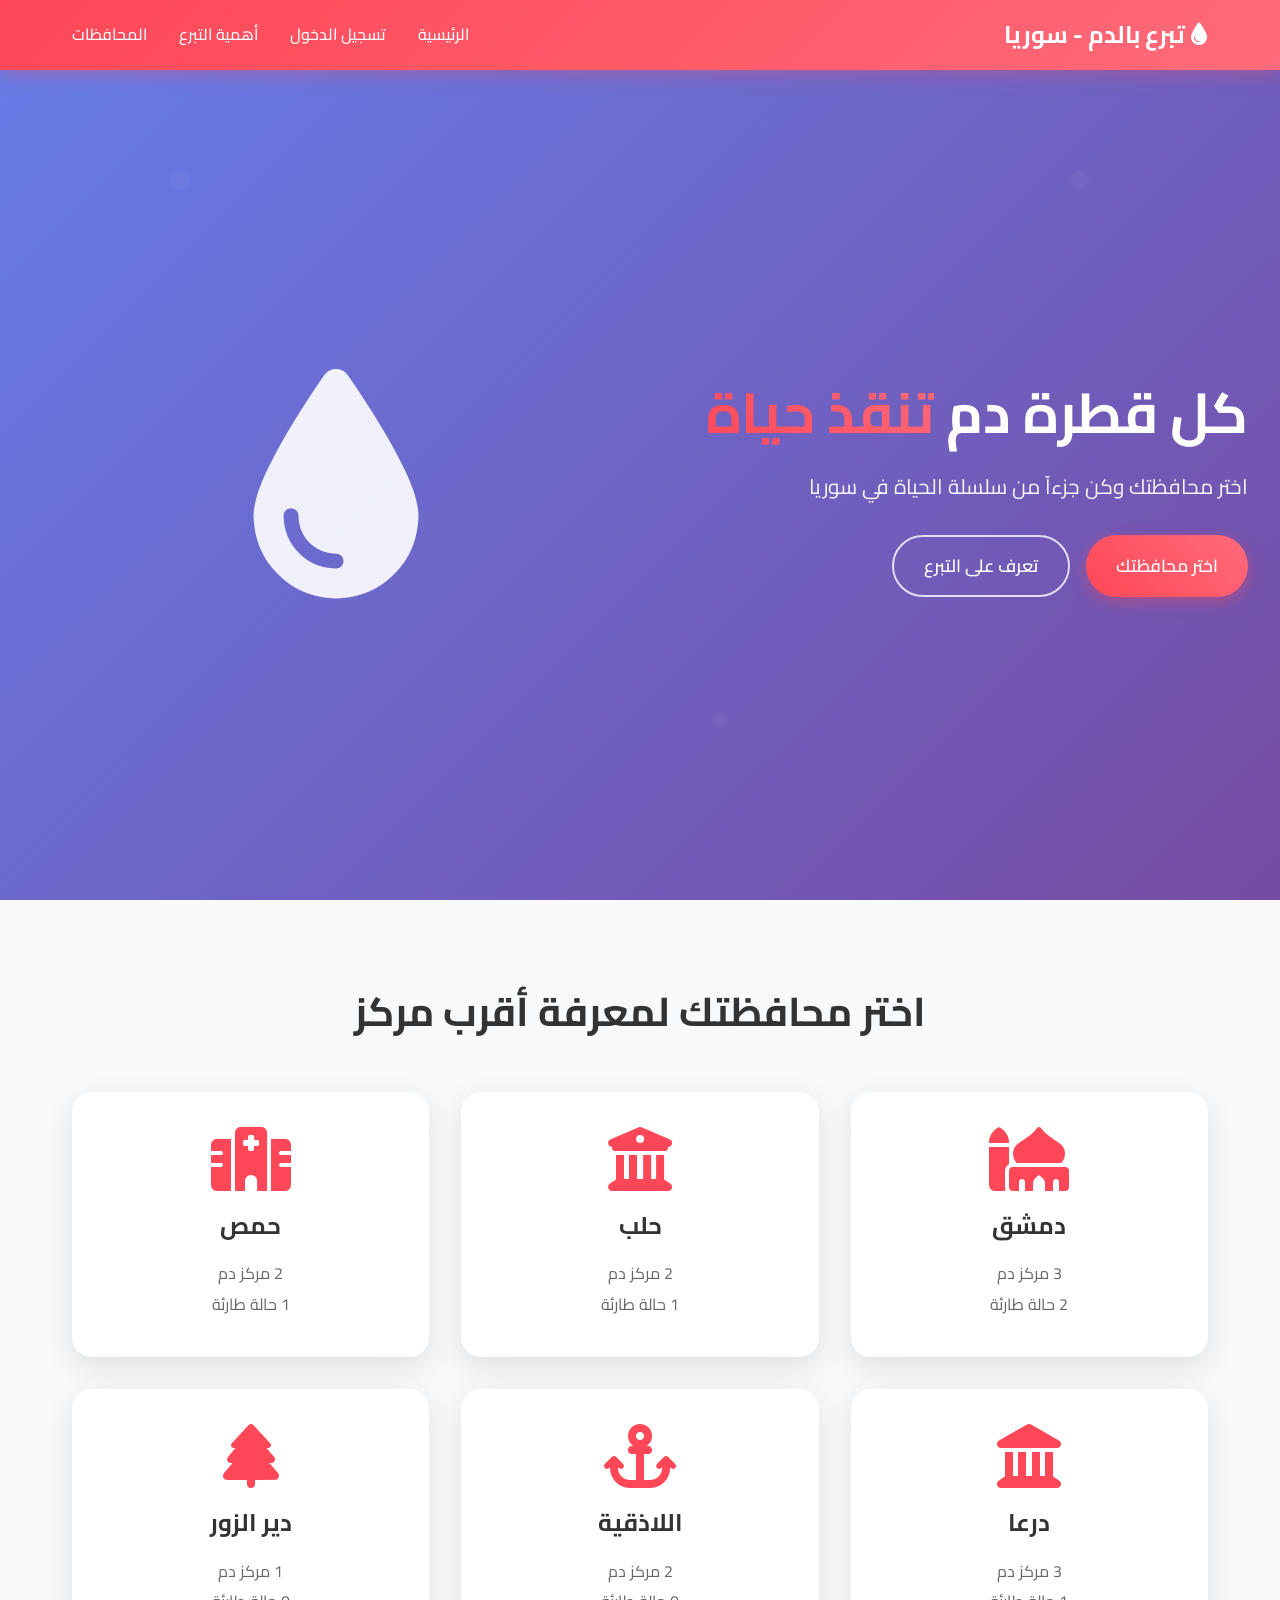
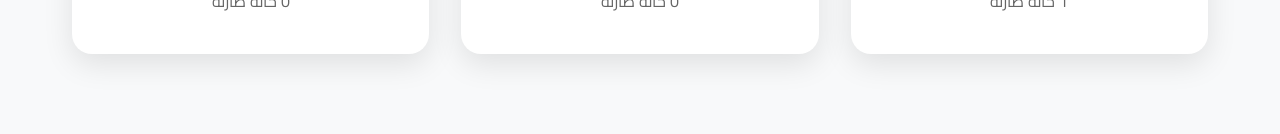
==== index.html @ b82e4e57 "Add files via upload" ====
<!DOCTYPE html>
<html lang="ar" dir="rtl">
<head>
    <meta charset="UTF-8">
    <meta name="viewport" content="width=device-width, initial-scale=1.0">
    <title>تبرع بالدم - سوريا | أنقذ حياة</title>
    <link rel="stylesheet" href="style.css">
    <link href="https://fonts.googleapis.com/css2?family=Cairo:wght@300;400;600;700&display=swap" rel="stylesheet">
    <link rel="stylesheet" href="https://cdnjs.cloudflare.com/ajax/libs/font-awesome/6.0.0/css/all.min.css">
    <link rel="icon" href="data:image/svg+xml,<svg xmlns='http://www.w3.org/2000/svg' viewBox='0 0 100 100'><text y='.9em' font-size='90'>💉</text></svg>">
</head>
<body>

    <!-- Header -->
    <header class="header">
        <nav class="navbar">
            <div class="logo">
                <h2><i class="fas fa-tint"></i> تبرع بالدم - سوريا</h2>
            </div>
            <div class="nav-links">
                <a href="#home">الرئيسية</a>
                <a href="#login" data-action="login">تسجيل الدخول</a>
                <a href="importance.html">أهمية التبرع</a>
                <a href="hospitals.html">المحافظات</a>
            </div>
            <div class="hamburger">
                <span></span>
                <span></span>
                <span></span>
            </div>
        </nav>
    </header>

    <!-- Hero Section -->
    <section id="home" class="hero">
        <div class="hero-content">
            <h1>كل قطرة دم <span>تنقذ حياة</span></h1>
            <p>اختر محافظتك وكن جزءاً من سلسلة الحياة في سوريا</p>
            <div class="hero-buttons">
                <a href="#governorates" class="btn btn-primary">اختر محافظتك</a>
                <a href="importance.html" class="btn btn-secondary">تعرف على التبرع</a>
            </div>
        </div>
        <div class="hero-image">
            <div class="blood-drop"><i class="fas fa-tint"></i></div>
        </div>
    </section>

    <!-- Quick Governorates -->
    <section id="governorates" class="governorates-preview">
        <div class="container">
            <h2>اختر محافظتك لمعرفة أقرب مركز</h2>
            <div class="governorates-grid" id="governoratesGrid">
                <!-- سيتم ملؤها بالـ JavaScript -->
            </div>
        </div>
    </section>

    <!-- Login Modal -->
    <div id="loginModal" class="modal">
        <div class="modal-content">
            <span class="close">&times;</span>
            <h2><i class="fas fa-sign-in-alt"></i> تسجيل الدخول</h2>
            <form id="loginForm" action="login.php" method="POST">
                <div class="form-group">
                    <label><i class="fas fa-user"></i> الاسم</label>
                    <input type="text" name="username" required>
                </div>
                <div class="form-group">
                    <label><i class="fas fa-lock"></i> كلمة المرور</label>
                    <input type="password" name="password" required>
                </div>
                <button type="submit" class="btn btn-primary">
                    <i class="fas fa-arrow-left"></i> دخول
                </button>
            </form>
        </div>
    </div>

    <script src="script.js"></script>
</body>
</html>
---- style.css ----
* {
    margin: 0;
    padding: 0;
    box-sizing: border-box;
}

body {
    font-family: 'Cairo', sans-serif;
    line-height: 1.6;
    color: #333;
    direction: rtl;
    overflow-x: hidden;
}

.container {
    max-width: 1200px;
    margin: 0 auto;
    padding: 0 2rem;
}

/* Header */
.header {
    background: linear-gradient(135deg, #ff4757, #ff6b7a);
    color: white;
    padding: 1rem 0;
    position: fixed;
    width: 100%;
    top: 0;
    z-index: 1000;
    box-shadow: 0 2px 20px rgba(255,71,87,0.4);
}

.navbar {
    max-width: 1200px;
    margin: 0 auto;
    display: flex;
    justify-content: space-between;
    align-items: center;
    padding: 0 2rem;
}

.logo h2 {
    font-weight: 700;
}

.nav-links {
    display: flex;
    gap: 2rem;
    align-items: center;
}

.nav-links a {
    color: white;
    text-decoration: none;
    font-weight: 500;
    transition: all 0.3s;
    position: relative;
}

.nav-links a::after {
    content: '';
    position: absolute;
    bottom: -5px;
    right: 0;
    width: 0;
    height: 2px;
    background: white;
    transition: width 0.3s;
}

.nav-links a:hover::after {
    width: 100%;
}

.hamburger {
    display: none;
    flex-direction: column;
    cursor: pointer;
}

.hamburger span {
    width: 25px;
    height: 3px;
    background: white;
    margin: 3px 0;
    transition: 0.3s;
}

/* Hero */
.hero {
    min-height: 100vh;
    display: flex;
    align-items: center;
    justify-content: space-between;
    padding: 140px 2rem 4rem;
    background: linear-gradient(135deg, #667eea 0%, #764ba2 100%);
    color: white;
    position: relative;
    overflow: hidden;
}

.hero::before {
    content: '';
    position: absolute;
    top: 0;
    left: 0;
    right: 0;
    bottom: 0;
    background: url('data:image/svg+xml,<svg xmlns="http://www.w3.org/2000/svg" viewBox="0 0 100 100"><circle cx="20" cy="20" r="1" fill="rgba(255,255,255,0.1)"/><circle cx="80" cy="80" r="1" fill="rgba(255,255,255,0.1)"/></svg>');
    opacity: 0.3;
}

.hero-content {
    flex: 1;
    z-index: 2;
}

.hero-content h1 {
    font-size: 3.5rem;
    font-weight: 700;
    margin-bottom: 1.5rem;
    line-height: 1.2;
}

.hero-content h1 span {
    background: linear-gradient(45deg, #ff4757, #ff6b7a);
    -webkit-background-clip: text;
    -webkit-text-fill-color: transparent;
    background-clip: text;
}

.hero-content p {
    font-size: 1.3rem;
    margin-bottom: 2rem;
    opacity: 0.95;
}

.hero-buttons {
    display: flex;
    gap: 1rem;
    flex-wrap: wrap;
}

.btn {
    padding: 15px 30px;
    border: none;
    border-radius: 50px;
    font-size: 1.1rem;
    font-weight: 600;
    text-decoration: none;
    display: inline-flex;
    align-items: center;
    gap: 0.5rem;
    transition: all 0.3s;
    cursor: pointer;
}

.btn-primary {
    background: linear-gradient(45deg, #ff4757, #ff6b7a);
    color: white;
    box-shadow: 0 5px 15px rgba(255,71,87,0.4);
}

.btn-primary:hover {
    transform: translateY(-3px);
    box-shadow: 0 10px 25px rgba(255,71,87,0.6);
}

.btn-secondary {
    background: transparent;
    color: white;
    border: 2px solid rgba(255,255,255,0.8);
}

.btn-secondary:hover {
    background: white;
    color: #667eea;
}

.hero-image {
    flex: 1;
    display: flex;
    justify-content: center;
    align-items: center;
}

.blood-drop {
    font-size: 15rem;
    animation: pulse 2s ease-in-out infinite;
    color: rgba(255,255,255,0.9);
}

@keyframes pulse {
    0%, 100% { transform: scale(1); }
    50% { transform: scale(1.05); }
}

/* Governorates Preview */
.governorates-preview {
    padding: 80px 0;
    background: #f8f9fa;
}

.governorates-preview h2 {
    text-align: center;
    font-size: 2.5rem;
    margin-bottom: 3rem;
    color: #333;
}

.governorates-grid {
    display: grid;
    grid-template-columns: repeat(auto-fit, minmax(280px, 1fr));
    gap: 2rem;
}

.governorate-card {
    background: white;
    border-radius: 20px;
    padding: 2rem;
    text-align: center;
    box-shadow: 0 10px 30px rgba(0,0,0,0.1);
    cursor: pointer;
    transition: all 0.3s;
    border: 3px solid transparent;
}

.governorate-card:hover {
    transform: translateY(-10px);
    box-shadow: 0 20px 40px rgba(255,71,87,0.2);
    border-color: #ff4757;
}

.governorate-card i {
    font-size: 4rem;
    color: #ff4757;
    margin-bottom: 1rem;
}

.governorate-card h3 {
    font-size: 1.5rem;
    margin-bottom: 1rem;
    color: #333;
}

.governorate-card p {
    color: #666;
    margin-bottom: 0.3rem;
}

/* Modal */
.modal {
    display: none;
    position: fixed;
    z-index: 2000;
    left: 0;
    top: 0;
    width: 100%;
    height: 100%;
    background-color: rgba(0,0,0,0.6);
    backdrop-filter: blur(5px);
}

.modal-content {
    background: white;
    margin: 8% auto;
    padding: 2.5rem;
    border-radius: 25px;
    width: 90%;
    max-width: 450px;
    position: relative;
    animation: modalSlide 0.4s ease-out;
    box-shadow: 0 25px 50px rgba(0,0,0,0.25);
}

@keyframes modalSlide {
    from { transform: translateY(-50px) scale(0.9); opacity: 0; }
    to { transform: translateY(0) scale(1); opacity: 1; }
}

.close {
    position: absolute;
    right: 20px;
    top: 20px;
    font-size: 2rem;
    cursor: pointer;
    color: #999;
    width: 40px;
    height: 40px;
    display: flex;
    align-items: center;
    justify-content: center;
    border-radius: 50%;
    transition: all 0.3s;
}

.close:hover {
    background: #ff4757;
    color: white;
}

.form-group {
    margin-bottom: 1.5rem;
}

.form-group label {
    display: flex;
    align-items: center;
    gap: 0.5rem;
    margin-bottom: 0.5rem;
    font-weight: 600;
    color: #333;
}

.form-group input {
    width: 100%;
    padding: 15px;
    border: 2px solid #e1e5e9;
    border-radius: 12px;
    font-size: 1rem;
    font-family: 'Cairo', sans-serif;
    transition: all 0.3s;
}

.form-group input:focus {
    outline: none;
    border-color: #ff4757;
    box-shadow: 0 0 0 3px rgba(255,71,87,0.1);
}

/* Content Sections */
.content-section {
    padding: 100px 0;
}

.section-header {
    text-align: center;
    margin-bottom: 4rem;
}

.section-header h1, .section-header h2 {
    font-size: 3rem;
    margin-bottom: 1rem;
    color: #333;
}

/* Governorate Selector (hospitals page) */
.governorate-selector {
    padding: 120px 0 40px;
    background: linear-gradient(135deg, #ff4757, #ff6b7a);
    color: white;
    text-align: center;
}

.selector-header h1 {
    font-size: 2.5rem;
    margin-bottom: 1.5rem;
}

.selector-header select {
    padding: 15px 30px;
    font-size: 1.2rem;
    font-family: 'Cairo', sans-serif;
    border: none;
    border-radius: 50px;
    background: white;
    color: #333;
    cursor: pointer;
    min-width: 250px;
    box-shadow: 0 5px 15px rgba(0,0,0,0.2);
}

/* Emergency & Centers */
#contentArea {
    padding: 40px 0;
    min-height: 400px;
}

.empty-state {
    text-align: center;
    padding: 60px 20px;
    color: #999;
}

.empty-state i {
    font-size: 5rem;
    color: #ff4757;
    margin-bottom: 1.5rem;
    opacity: 0.5;
}

.empty-state h2 {
    font-size: 1.8rem;
    margin-bottom: 1rem;
    color: #666;
}

.emergency-section, .centers-section {
    padding: 30px 2rem;
    max-width: 1200px;
    margin: 0 auto;
}

.emergency-section .section-header,
.centers-section .section-header {
    text-align: right;
    margin-bottom: 1.5rem;
}

.emergency-section .section-header h2,
.centers-section .section-header h2 {
    font-size: 1.8rem;
    color: #ff4757;
}

.emergency-cards {
    display: grid;
    grid-template-columns: repeat(auto-fit, minmax(280px, 1fr));
    gap: 1.5rem;
    margin-bottom: 2rem;
}

.emergency-card {
    background: white;
    border-radius: 15px;
    padding: 1.5rem;
    box-shadow: 0 5px 20px rgba(0,0,0,0.1);
    border-right: 5px solid #ff4757;
    position: relative;
}

.urgency-badge {
    background: #ff4757;
    color: white;
    padding: 5px 12px;
    border-radius: 20px;
    font-size: 0.85rem;
    font-weight: 700;
    display: inline-block;
    margin-bottom: 1rem;
}

.emergency-card h3 {
    font-size: 1.2rem;
    margin-bottom: 0.8rem;
    color: #333;
}

.emergency-card .contact {
    margin-top: 1rem;
    display: flex;
    flex-direction: column;
    gap: 0.3rem;
}

.hospital {
    color: #666;
    font-size: 0.9rem;
}

.no-emergencies {
    background: #e8f5e9;
    color: #2e7d32;
    padding: 1rem 1.5rem;
    border-radius: 10px;
    font-weight: 600;
    margin-bottom: 2rem;
}

.hospitals-list {
    display: grid;
    grid-template-columns: repeat(auto-fit, minmax(280px, 1fr));
    gap: 1.5rem;
}

.location {
    background: white;
    border-radius: 15px;
    padding: 1.5rem;
    box-shadow: 0 5px 20px rgba(0,0,0,0.08);
    border-top: 4px solid #667eea;
}

.location h4 {
    font-size: 1.1rem;
    color: #333;
    margin-bottom: 0.5rem;
}

.location p {
    color: #666;
    font-size: 0.95rem;
    margin-bottom: 0.3rem;
}

/* Importance page */
.info-cards {
    display: grid;
    grid-template-columns: repeat(auto-fit, minmax(250px, 1fr));
    gap: 2rem;
    margin: 3rem 0;
}

.card {
    background: white;
    border-radius: 20px;
    padding: 2rem;
    text-align: center;
    box-shadow: 0 10px 30px rgba(0,0,0,0.08);
    transition: transform 0.3s;
}

.card:hover {
    transform: translateY(-5px);
}

.card-icon {
    font-size: 3rem;
    margin-bottom: 1rem;
}

.card h3 {
    font-size: 1.4rem;
    margin-bottom: 0.8rem;
    color: #333;
}

.card p {
    color: #666;
}

.when-to-donate {
    background: #f8f9fa;
    border-radius: 20px;
    padding: 2.5rem;
    margin: 2rem 0;
}

.when-to-donate h2 {
    font-size: 2rem;
    margin-bottom: 1.5rem;
    color: #333;
}

.when-to-donate ul {
    list-style: none;
    display: grid;
    grid-template-columns: repeat(auto-fit, minmax(200px, 1fr));
    gap: 1rem;
}

.when-to-donate ul li {
    background: white;
    padding: 1rem 1.5rem;
    border-radius: 10px;
    box-shadow: 0 3px 10px rgba(0,0,0,0.06);
    display: flex;
    align-items: center;
    gap: 0.5rem;
}

.when-to-donate ul li::before {
    content: '✅';
}

.blood-types {
    margin: 2rem 0;
}

.blood-types h2 {
    font-size: 2rem;
    margin-bottom: 1.5rem;
    color: #333;
}

.blood-types table {
    width: 100%;
    border-collapse: collapse;
    background: white;
    border-radius: 15px;
    overflow: hidden;
    box-shadow: 0 5px 20px rgba(0,0,0,0.08);
}

.blood-types th {
    background: linear-gradient(135deg, #ff4757, #ff6b7a);
    color: white;
    padding: 1rem 1.5rem;
    text-align: right;
}

.blood-types td {
    padding: 1rem 1.5rem;
    border-bottom: 1px solid #f0f0f0;
}

.blood-types tr:last-child td {
    border-bottom: none;
}

.blood-types tr:hover td {
    background: #fff5f5;
}

/* Responsive */
@media (max-width: 768px) {
    .hamburger {
        display: flex;
    }

    .nav-links {
        display: none;
        position: absolute;
        top: 70px;
        right: 0;
        left: 0;
        background: #ff4757;
        flex-direction: column;
        padding: 1rem 2rem;
        gap: 1rem;
    }

    .nav-links.active {
        display: flex;
    }

    .hero {
        flex-direction: column;
        text-align: center;
        padding: 120px 1rem 2rem;
    }

    .hero-content h1 {
        font-size: 2.5rem;
    }

    .blood-drop {
        font-size: 8rem;
    }

    .governorates-grid {
        grid-template-columns: repeat(auto-fit, minmax(250px, 1fr));
        gap: 1rem;
    }

    .hero-buttons {
        justify-content: center;
    }
}
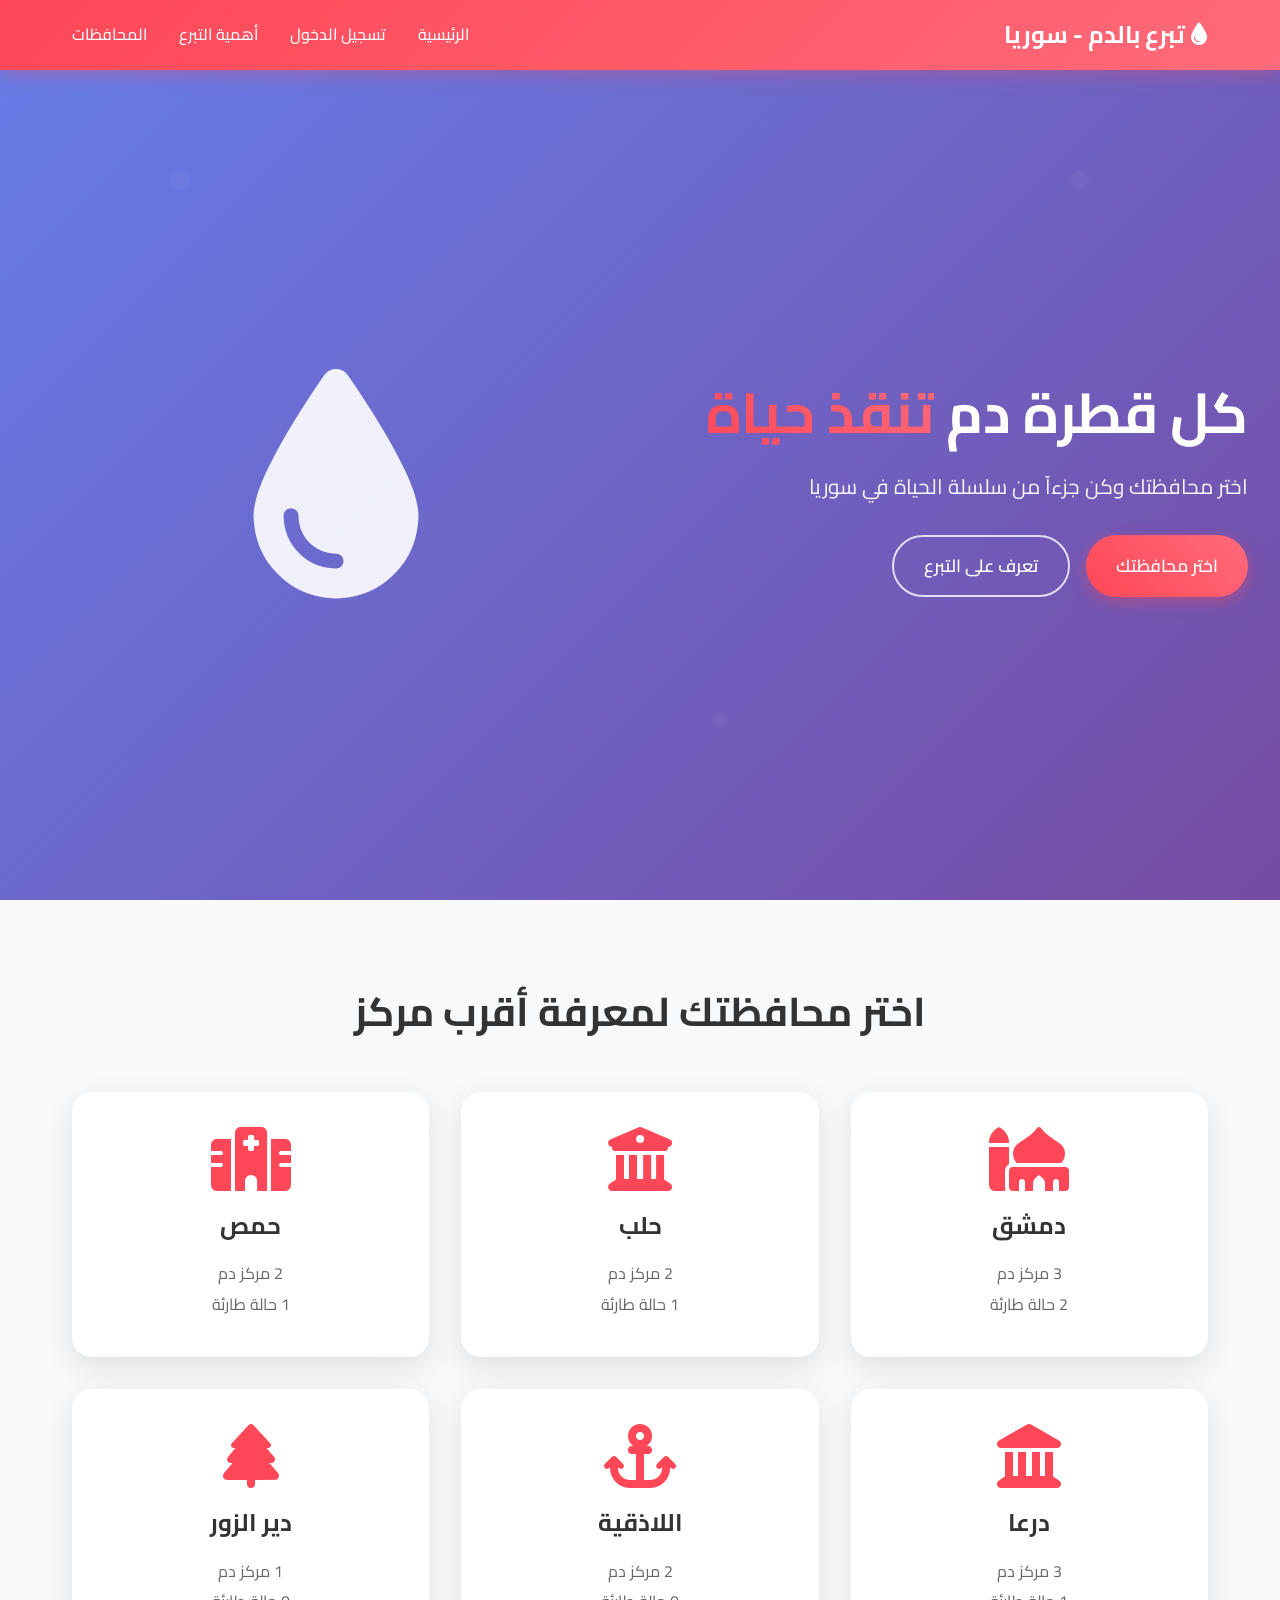
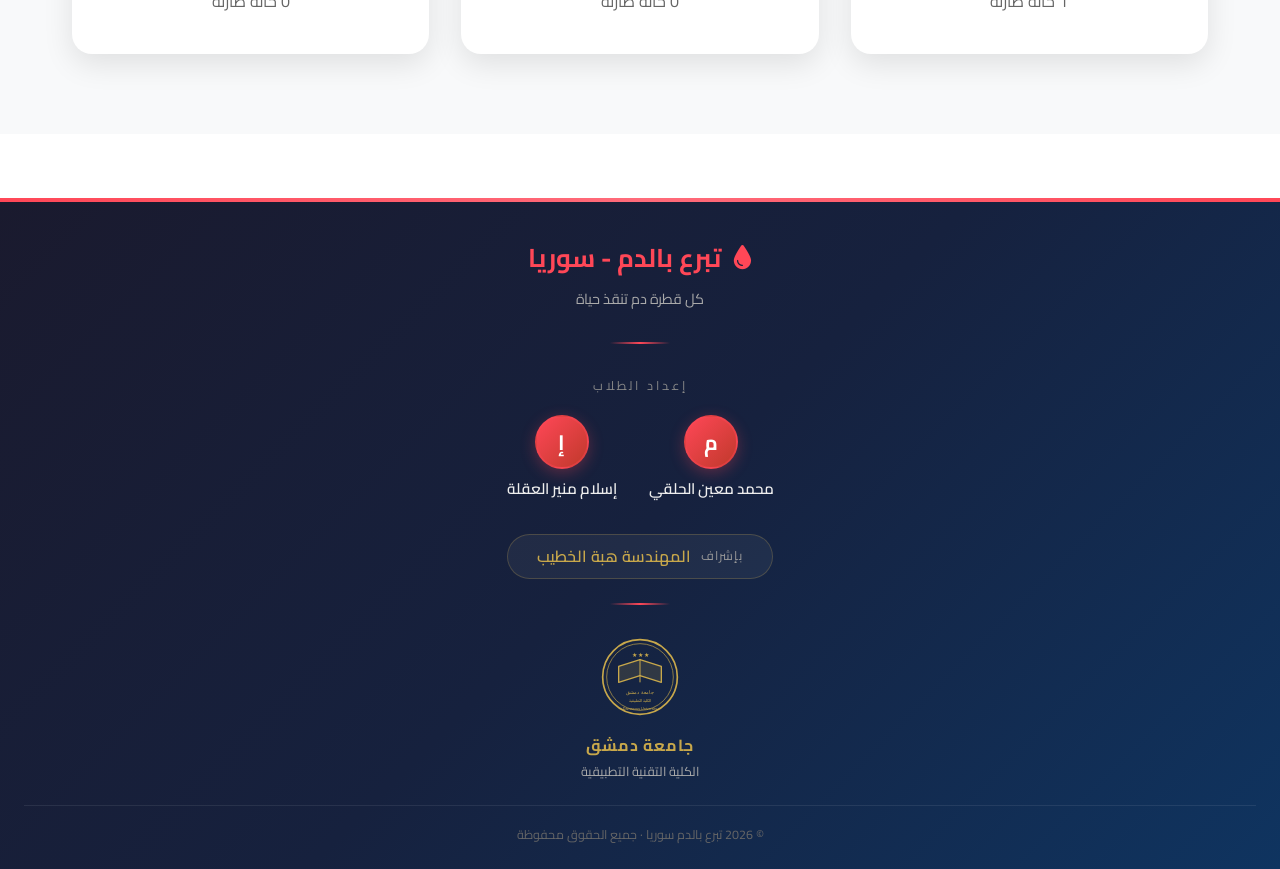
==== commit 0a2c31f2: "Update index.html" ====
--- a/index.html
+++ b/index.html
@@ -50,9 +50,7 @@
     <section id="governorates" class="governorates-preview">
         <div class="container">
             <h2>اختر محافظتك لمعرفة أقرب مركز</h2>
-            <div class="governorates-grid" id="governoratesGrid">
-                <!-- سيتم ملؤها بالـ JavaScript -->
-            </div>
+            <div class="governorates-grid" id="governoratesGrid"></div>
         </div>
     </section>
 
@@ -61,22 +59,80 @@
         <div class="modal-content">
             <span class="close">&times;</span>
             <h2><i class="fas fa-sign-in-alt"></i> تسجيل الدخول</h2>
-            <form id="loginForm" action="login.php" method="POST">
+            <p id="loginError" style="display:none; color:#ff4757; margin-bottom:1rem; font-weight:600;"></p>
+            <form id="loginForm">
                 <div class="form-group">
-                    <label><i class="fas fa-user"></i> الاسم</label>
-                    <input type="text" name="username" required>
+                    <label><i class="fas fa-user"></i> اسم المستخدم</label>
+                    <input type="text" id="loginUsername" required placeholder="أدخل اسم المستخدم">
                 </div>
                 <div class="form-group">
                     <label><i class="fas fa-lock"></i> كلمة المرور</label>
-                    <input type="password" name="password" required>
+                    <input type="password" id="loginPassword" required placeholder="أدخل كلمة المرور">
                 </div>
-                <button type="submit" class="btn btn-primary">
+                <button type="submit" class="btn btn-primary" style="width:100%; justify-content:center;">
                     <i class="fas fa-arrow-left"></i> دخول
                 </button>
             </form>
+            <div style="margin-top:1.5rem; padding:1rem; background:#f8f9fa; border-radius:10px; font-size:0.9rem; color:#666;">
+                <strong>حسابات تجريبية:</strong><br>
+                admin / 123456 &nbsp;|&nbsp; user1 / 111111 &nbsp;|&nbsp; user2 / 222222
+            </div>
         </div>
     </div>
 
     <script src="script.js"></script>
+    <script src="login.js"></script>
+
+    <!-- Footer -->
+    <footer class="site-footer">
+        <div class="footer-logo"><i class="fas fa-tint"></i> تبرع بالدم - سوريا</div>
+        <p class="footer-tagline">كل قطرة دم تنقذ حياة</p>
+        <div class="footer-divider"></div>
+        <p class="footer-team-title">إعداد الطلاب</p>
+        <div class="footer-students">
+            <div class="student-card">
+                <div class="student-avatar">م</div>
+                <span class="student-name">محمد معين الحلقي</span>
+            </div>
+            <div class="student-card">
+                <div class="student-avatar">إ</div>
+                <span class="student-name">إسلام منير العقلة</span>
+            </div>
+        </div>
+        <div class="footer-supervisor">
+            <span class="supervisor-label">بإشراف</span>
+            <span class="supervisor-name">المهندسة هبة الخطيب</span>
+        </div>
+        <div class="footer-divider"></div>
+        <div class="footer-university">
+            <svg xmlns="http://www.w3.org/2000/svg" viewBox="0 0 120 120" width="80" height="80" style="margin-bottom:0.5rem">
+  <!-- Outer circle -->
+  <circle cx="60" cy="60" r="56" fill="none" stroke="#c8a84b" stroke-width="2.5"/>
+  <circle cx="60" cy="60" r="50" fill="none" stroke="#c8a84b" stroke-width="1"/>
+  <!-- Open book -->
+  <path d="M28 68 Q60 58 60 58 Q60 58 92 68 L92 44 Q60 34 60 34 Q60 34 28 44 Z" fill="#c8a84b" opacity="0.15"/>
+  <path d="M60 34 L60 68" stroke="#c8a84b" stroke-width="1.5" fill="none"/>
+  <path d="M28 44 Q60 34 60 34" stroke="#c8a84b" stroke-width="2" fill="none" stroke-linecap="round"/>
+  <path d="M92 44 Q60 34 60 34" stroke="#c8a84b" stroke-width="2" fill="none" stroke-linecap="round"/>
+  <path d="M28 68 Q60 58 60 58" stroke="#c8a84b" stroke-width="2" fill="none" stroke-linecap="round"/>
+  <path d="M92 68 Q60 58 60 58" stroke="#c8a84b" stroke-width="2" fill="none" stroke-linecap="round"/>
+  <line x1="28" y1="44" x2="28" y2="68" stroke="#c8a84b" stroke-width="2"/>
+  <line x1="92" y1="44" x2="92" y2="68" stroke="#c8a84b" stroke-width="2"/>
+  <!-- Stars at top -->
+  <text x="60" y="30" text-anchor="middle" font-size="9" fill="#c8a84b">★ ★ ★</text>
+  <!-- University name Arabic -->
+  <text x="60" y="86" text-anchor="middle" font-size="7.5" fill="#c8a84b" font-family="Arial">جامعة دمشق</text>
+  <text x="60" y="97" text-anchor="middle" font-size="6" fill="#c8a84b" font-family="Arial">الكلية التطبيقية</text>
+  <!-- Bottom decoration -->
+  <text x="60" y="109" text-anchor="middle" font-size="5.5" fill="#c8a84b" font-family="Arial">Damascus University</text>
+</svg>
+            <div class="footer-uni-text">
+                <div class="footer-uni-name">جامعة دمشق</div>
+                <div class="footer-uni-sub">الكلية التقنية التطبيقية</div>
+            </div>
+        </div>
+        <div class="footer-bottom">© 2026 تبرع بالدم سوريا · جميع الحقوق محفوظة</div>
+    </footer>
+
 </body>
 </html>
--- a/style.css
+++ b/style.css
@@ -647,3 +647,306 @@
         justify-content: center;
     }
 }
+
+/* Book Appointment Button */
+.book-btn-small {
+    padding: 0.6rem 1.2rem;
+    background: linear-gradient(135deg, #ff4757, #ff6b7a);
+    color: white;
+    border: none;
+    border-radius: 10px;
+    font-size: 0.9rem;
+    font-weight: 600;
+    font-family: 'Cairo', sans-serif;
+    cursor: pointer;
+    display: inline-flex;
+    align-items: center;
+    gap: 0.4rem;
+    transition: all 0.3s;
+    text-decoration: none;
+    white-space: nowrap;
+    flex-shrink: 0;
+}
+
+.book-btn-small:hover {
+    transform: translateY(-2px);
+    box-shadow: 0 5px 15px rgba(255,71,87,0.4);
+}
+
+/* Appointments Section in Profile */
+.appointments-section {
+    background: white;
+    border-radius: 20px;
+    padding: 2rem;
+    margin-bottom: 2rem;
+    box-shadow: 0 5px 20px rgba(0,0,0,0.07);
+}
+
+.appointments-section h3 {
+    font-size: 1.5rem;
+    color: #333;
+    margin-bottom: 1.5rem;
+    display: flex;
+    align-items: center;
+    gap: 0.8rem;
+}
+
+.appointments-section h3 i {
+    color: #ff4757;
+}
+
+.appointment-card {
+    background: #f8f9fa;
+    border-radius: 15px;
+    padding: 1.5rem;
+    margin-bottom: 1rem;
+    border-right: 4px solid #ff4757;
+    display: grid;
+    grid-template-columns: 1fr auto;
+    gap: 1.5rem;
+    align-items: start;
+}
+
+.appointment-card:last-child {
+    margin-bottom: 0;
+}
+
+.appointment-details {
+    display: grid;
+    grid-template-columns: repeat(auto-fit, minmax(150px, 1fr));
+    gap: 1rem;
+}
+
+.appointment-detail {
+    display: flex;
+    flex-direction: column;
+}
+
+.appointment-detail-label {
+    font-size: 0.85rem;
+    color: #999;
+    font-weight: 600;
+    margin-bottom: 0.3rem;
+}
+
+.appointment-detail-value {
+    font-size: 1rem;
+    color: #333;
+    font-weight: 600;
+}
+
+.appointment-status {
+    background: #e8f5e9;
+    color: #2e7d32;
+    padding: 0.6rem 1rem;
+    border-radius: 10px;
+    font-size: 0.85rem;
+    font-weight: 600;
+    text-align: center;
+    white-space: nowrap;
+}
+
+.no-appointments {
+    text-align: center;
+    padding: 2rem;
+    color: #999;
+}
+
+.no-appointments i {
+    font-size: 3rem;
+    color: #ddd;
+    margin-bottom: 1rem;
+}
+
+.no-appointments p {
+    margin-bottom: 1.5rem;
+}
+
+.book-appointment-link {
+    padding: 0.7rem 1.5rem;
+    background: linear-gradient(135deg, #ff4757, #ff6b7a);
+    color: white;
+    border: none;
+    border-radius: 10px;
+    font-size: 0.95rem;
+    font-weight: 600;
+    font-family: 'Cairo', sans-serif;
+    cursor: pointer;
+    display: inline-flex;
+    align-items: center;
+    gap: 0.5rem;
+    text-decoration: none;
+    transition: all 0.3s;
+}
+
+.book-appointment-link:hover {
+    transform: translateY(-2px);
+    box-shadow: 0 5px 15px rgba(255,71,87,0.4);
+}
+
+@media (max-width: 600px) {
+    .appointment-card {
+        grid-template-columns: 1fr;
+    }
+    
+    .appointment-details {
+        grid-template-columns: repeat(2, 1fr);
+    }
+}
+
+
+/* =====================
+   Footer
+   ===================== */
+.site-footer {
+    background: linear-gradient(135deg, #1a1a2e 0%, #16213e 50%, #0f3460 100%);
+    color: #fff;
+    padding: 2.5rem 1.5rem 1.5rem;
+    margin-top: 4rem;
+    text-align: center;
+    position: relative;
+    overflow: hidden;
+}
+
+.site-footer::before {
+    content: '';
+    position: absolute;
+    top: 0; left: 0; right: 0;
+    height: 4px;
+    background: linear-gradient(90deg, #ff4757, #ff6b7a, #ff4757);
+}
+
+.footer-logo {
+    font-size: 1.6rem;
+    font-weight: 700;
+    color: #ff4757;
+    margin-bottom: 0.5rem;
+}
+
+.footer-logo i {
+    margin-left: 0.4rem;
+}
+
+.footer-tagline {
+    font-size: 0.9rem;
+    color: #aaa;
+    margin-bottom: 2rem;
+}
+
+.footer-divider {
+    width: 60px;
+    height: 2px;
+    background: linear-gradient(90deg, transparent, #ff4757, transparent);
+    margin: 0 auto 2rem;
+}
+
+.footer-team-title {
+    font-size: 0.78rem;
+    text-transform: uppercase;
+    letter-spacing: 3px;
+    color: #888;
+    margin-bottom: 1.2rem;
+}
+
+.footer-students {
+    display: flex;
+    justify-content: center;
+    gap: 2rem;
+    flex-wrap: wrap;
+    margin-bottom: 2rem;
+}
+
+.student-card {
+    display: flex;
+    flex-direction: column;
+    align-items: center;
+    gap: 0.5rem;
+}
+
+.student-avatar {
+    width: 54px;
+    height: 54px;
+    border-radius: 50%;
+    background: linear-gradient(135deg, #ff4757, #c0392b);
+    display: flex;
+    align-items: center;
+    justify-content: center;
+    font-size: 1.3rem;
+    font-weight: 700;
+    color: #fff;
+    border: 2px solid rgba(255,71,87,0.4);
+    box-shadow: 0 4px 15px rgba(255,71,87,0.3);
+}
+
+.student-name {
+    font-size: 0.95rem;
+    font-weight: 600;
+    color: #eee;
+}
+
+.footer-bottom {
+    border-top: 1px solid rgba(255,255,255,0.08);
+    padding-top: 1.2rem;
+    font-size: 0.78rem;
+    color: #666;
+}
+
+@media (max-width: 480px) {
+    .footer-students { gap: 1.5rem; }
+    .student-name { font-size: 0.85rem; }
+}
+
+/* Supervisor */
+.footer-supervisor {
+    display: flex;
+    align-items: center;
+    justify-content: center;
+    gap: 0.6rem;
+    margin: 1rem 0 1.5rem;
+    background: rgba(255,255,255,0.05);
+    border: 1px solid rgba(200,168,75,0.25);
+    border-radius: 30px;
+    padding: 0.55rem 1.8rem;
+    width: fit-content;
+    margin-left: auto;
+    margin-right: auto;
+}
+
+.supervisor-label {
+    font-size: 0.78rem;
+    color: #999;
+    letter-spacing: 1px;
+}
+
+.supervisor-name {
+    font-size: 1rem;
+    font-weight: 600;
+    color: #c8a84b;
+}
+
+/* University */
+.footer-university {
+    display: flex;
+    flex-direction: column;
+    align-items: center;
+    gap: 0.5rem;
+    margin-top: 1.2rem;
+    margin-bottom: 1.5rem;
+}
+
+.footer-uni-text {
+    text-align: center;
+}
+
+.footer-uni-name {
+    font-size: 1rem;
+    font-weight: 700;
+    color: #c8a84b;
+    letter-spacing: 1px;
+}
+
+.footer-uni-sub {
+    font-size: 0.8rem;
+    color: #aaa;
+    margin-top: 2px;
+}
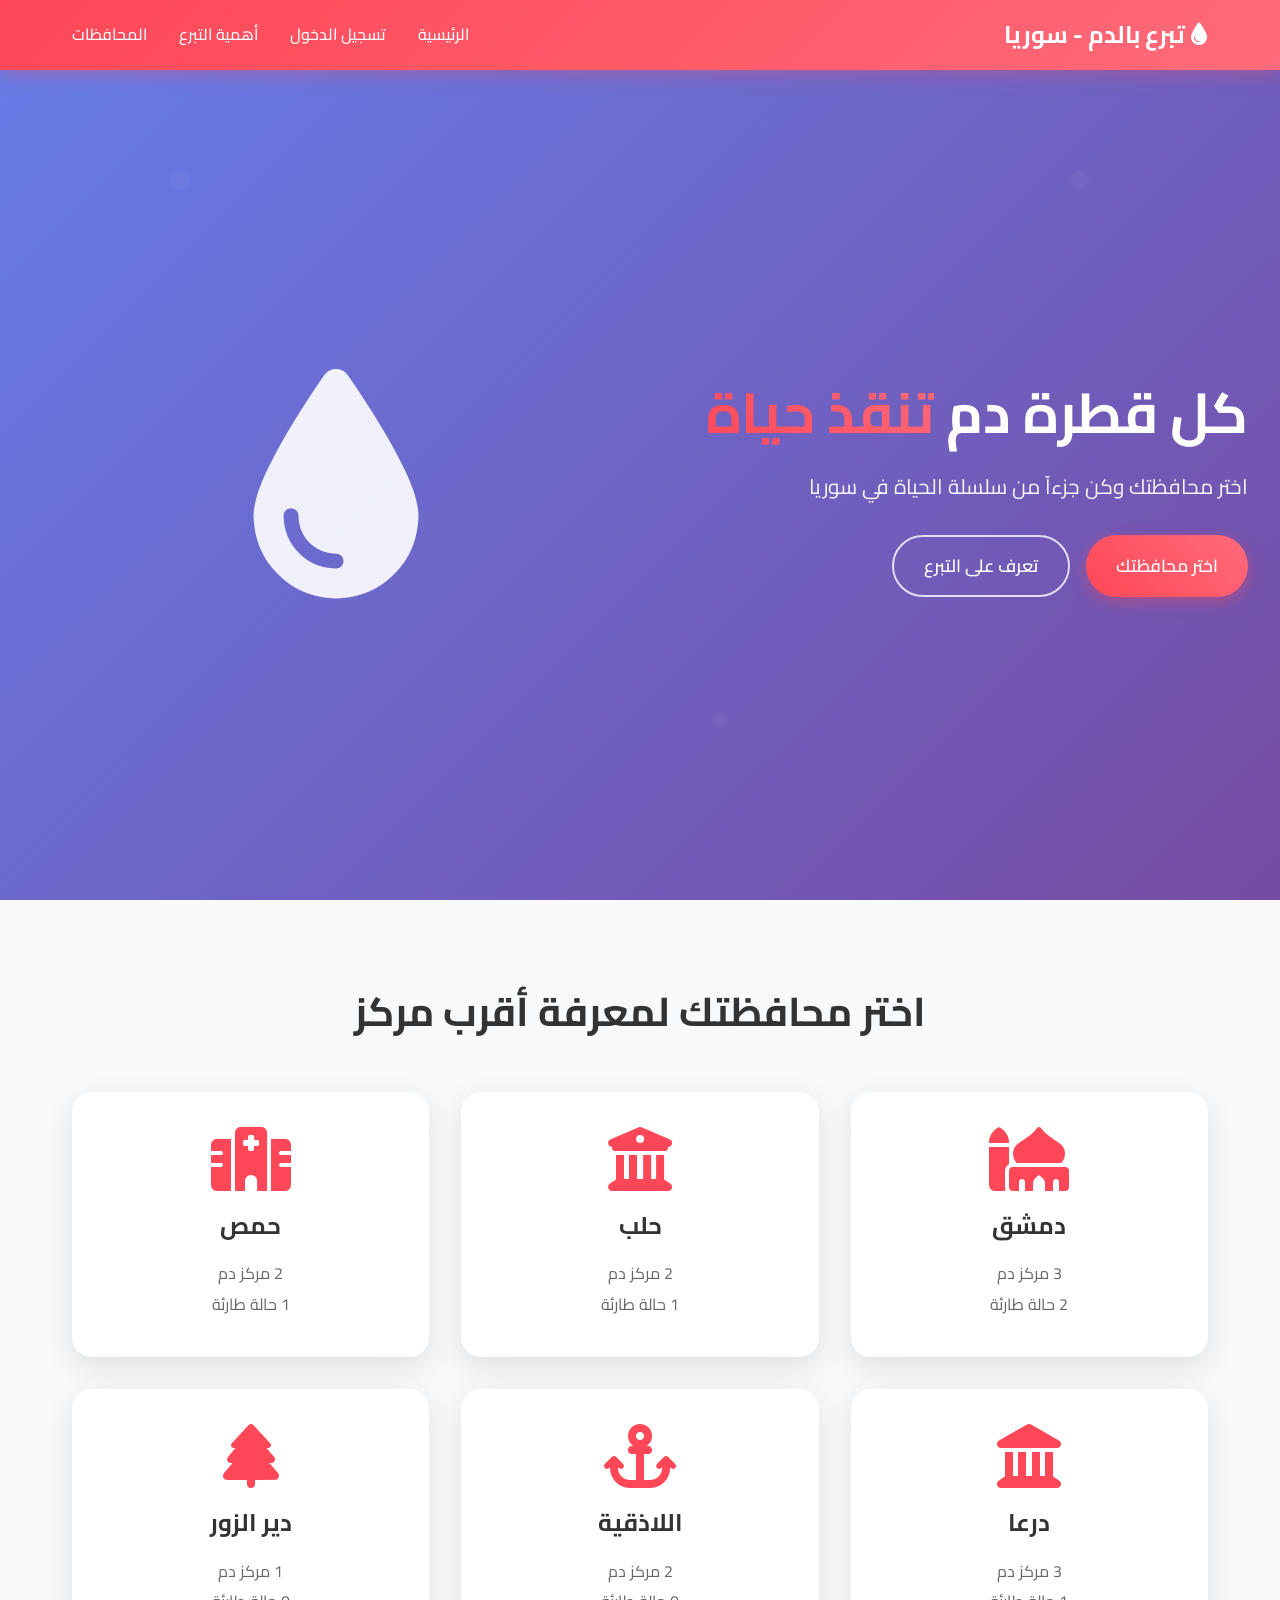
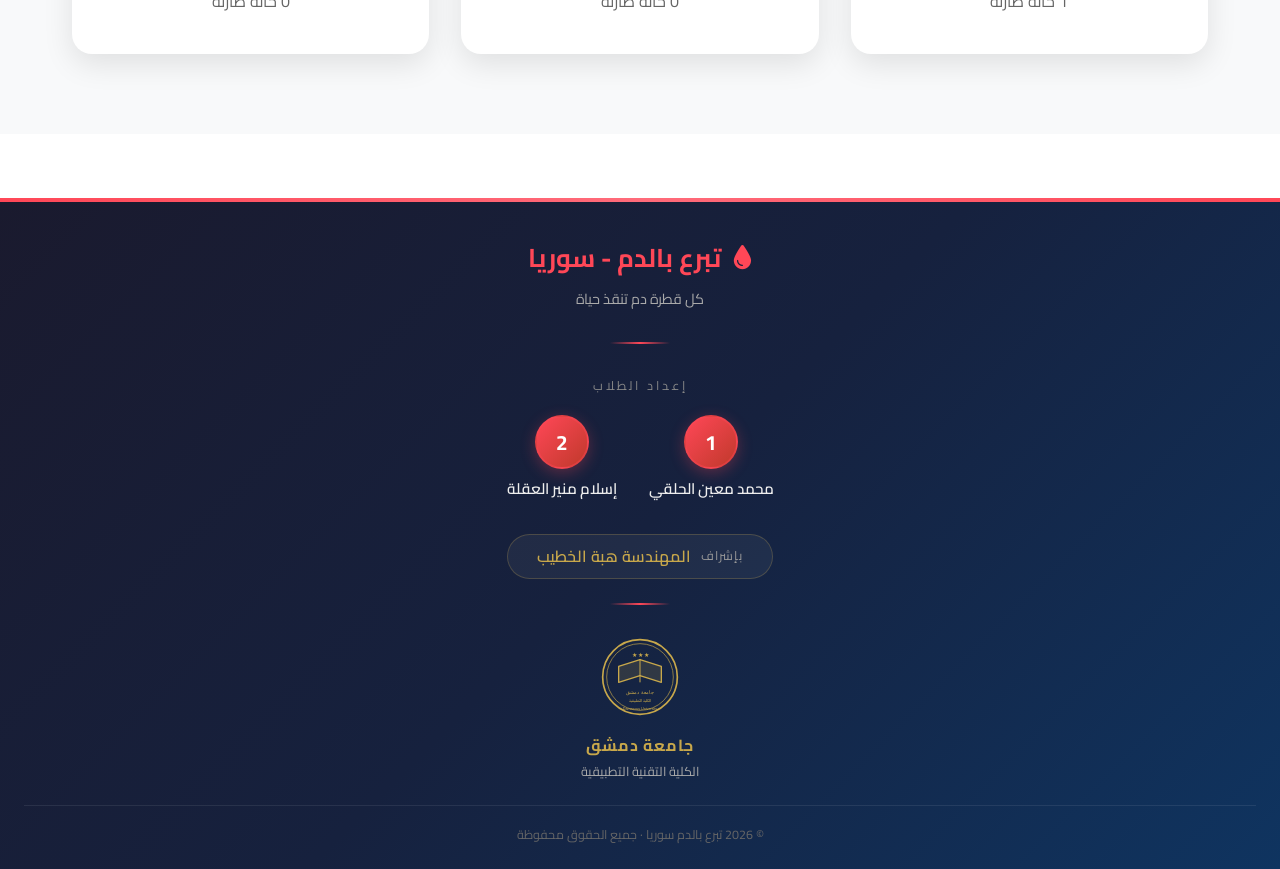
==== commit 6fc868fe: "Update student avatars in index.html" ====
--- a/index.html
+++ b/index.html
@@ -91,11 +91,11 @@
         <p class="footer-team-title">إعداد الطلاب</p>
         <div class="footer-students">
             <div class="student-card">
-                <div class="student-avatar">م</div>
+                <div class="student-avatar">1</div>
                 <span class="student-name">محمد معين الحلقي</span>
             </div>
             <div class="student-card">
-                <div class="student-avatar">إ</div>
+                <div class="student-avatar">2</div>
                 <span class="student-name">إسلام منير العقلة</span>
             </div>
         </div>
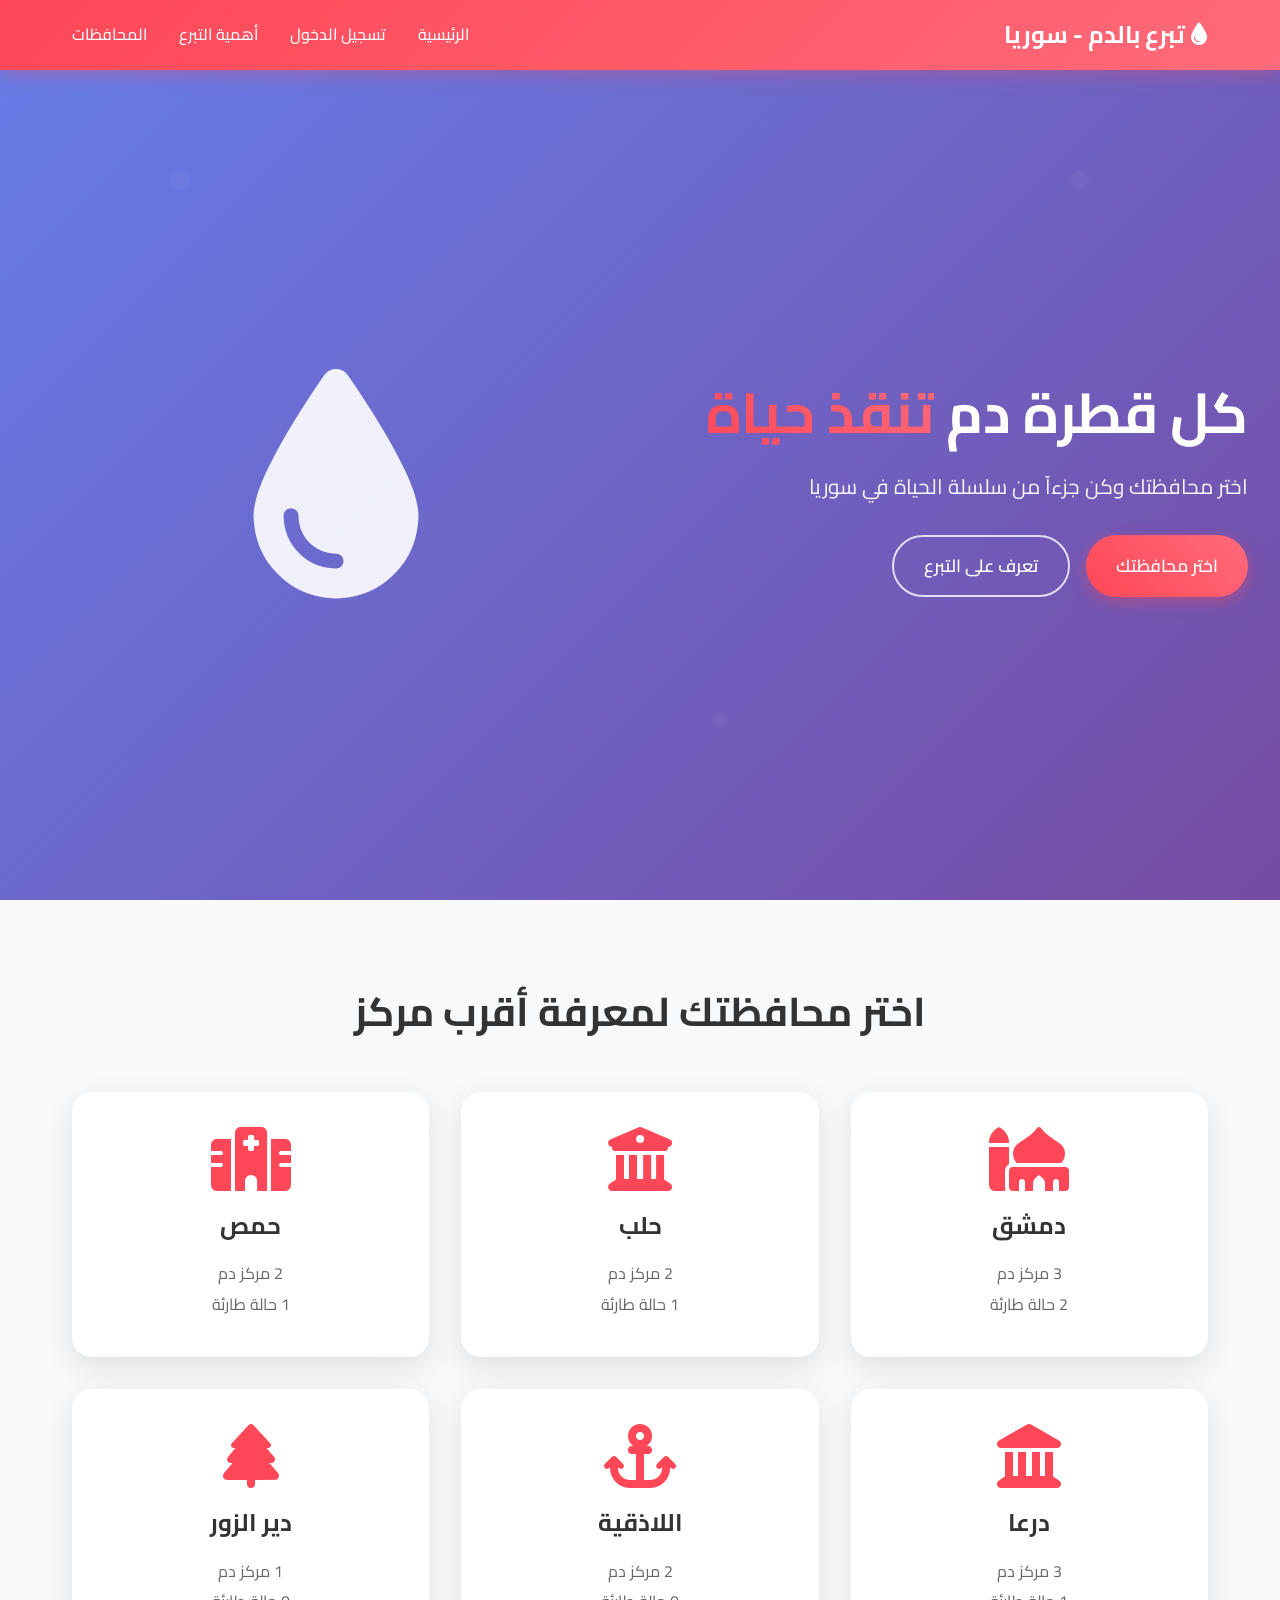
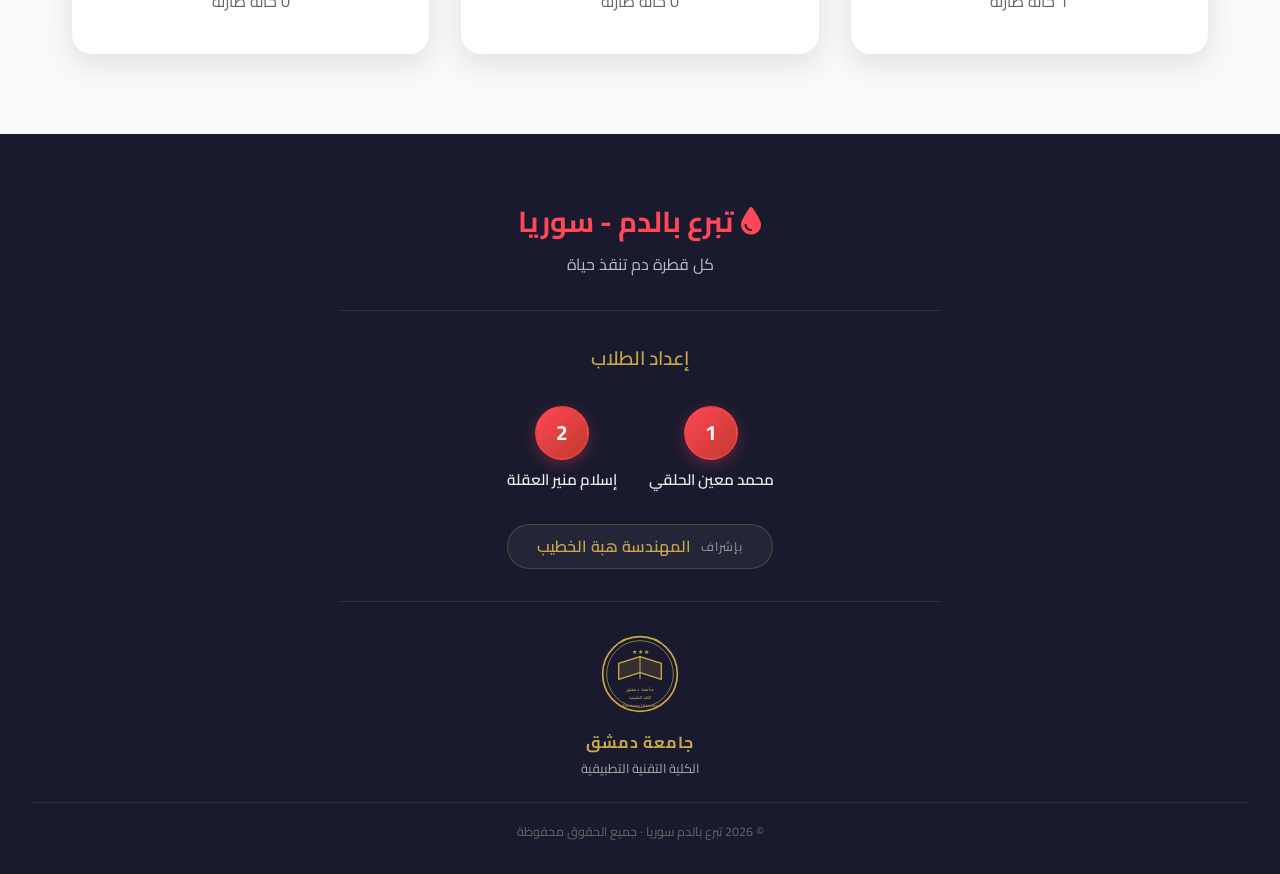
==== commit d53aafdb: "Update index.html" ====
--- a/index.html
+++ b/index.html
@@ -57,7 +57,7 @@
     <!-- Login Modal -->
     <div id="loginModal" class="modal">
         <div class="modal-content">
-            <span class="close">&times;</span>
+            <span class="close" onclick="closeModal('loginModal')">&times;</span>
             <h2><i class="fas fa-sign-in-alt"></i> تسجيل الدخول</h2>
             <p id="loginError" style="display:none; color:#ff4757; margin-bottom:1rem; font-weight:600;"></p>
             <form id="loginForm">
@@ -68,15 +68,107 @@
                 <div class="form-group">
                     <label><i class="fas fa-lock"></i> كلمة المرور</label>
                     <input type="password" id="loginPassword" required placeholder="أدخل كلمة المرور">
+                    <i class="fas fa-eye password-toggle" onclick="togglePassword('loginPassword')"></i>
                 </div>
                 <button type="submit" class="btn btn-primary" style="width:100%; justify-content:center;">
                     <i class="fas fa-arrow-left"></i> دخول
                 </button>
             </form>
-            <div style="margin-top:1.5rem; padding:1rem; background:#f8f9fa; border-radius:10px; font-size:0.9rem; color:#666;">
-                <strong>حسابات تجريبية:</strong><br>
-                admin / 123456 &nbsp;|&nbsp; user1 / 111111 &nbsp;|&nbsp; user2 / 222222
-            </div>
+            <div class="auth-links">
+                <a href="javascript:void(0)" onclick="openModal('forgotModal')">نسيت كلمة السر؟</a>
+                <a href="javascript:void(0)" onclick="openModal('signupModal')">إنشاء حساب جديد</a>
+            </div>
+        </div>
+    </div>
+
+    <!-- Signup Modal -->
+    <div id="signupModal" class="modal">
+        <div class="modal-content">
+            <span class="close" onclick="closeModal('signupModal')">&times;</span>
+            <h2><i class="fas fa-user-plus"></i> إنشاء حساب جديد</h2>
+            <p id="signupError" style="display:none; color:#ff4757; margin-bottom:1rem; font-weight:600;"></p>
+            <form id="signupForm">
+                <div class="form-group">
+                    <label><i class="fas fa-id-card"></i> الاسم الكامل</label>
+                    <input type="text" id="signupFullName" required placeholder="الاسم الثلاثي">
+                </div>
+                <div class="form-group">
+                    <label><i class="fas fa-user"></i> اسم المستخدم</label>
+                    <input type="text" id="signupUsername" required placeholder="باللغة الإنجليزية">
+                </div>
+                <div class="form-group">
+                    <label><i class="fas fa-lock"></i> كلمة المرور</label>
+                    <input type="password" id="signupPassword" required placeholder="كلمة سر قوية">
+                    <i class="fas fa-eye password-toggle" onclick="togglePassword('signupPassword')"></i>
+                </div>
+                <div class="form-group">
+                    <label><i class="fas fa-phone"></i> رقم الهاتف</label>
+                    <input type="tel" id="signupPhone" required placeholder="رقم الموبايل">
+                </div>
+                <div class="form-group">
+                    <label><i class="fas fa-map-marker-alt"></i> المحافظة</label>
+                    <select id="signupCity" required>
+                        <option value="">اختر محافظتك</option>
+                        <option value="دمشق">دمشق</option>
+                        <option value="ريف دمشق">ريف دمشق</option>
+                        <option value="حلب">حلب</option>
+                        <option value="حمص">حمص</option>
+                        <option value="حماة">حماة</option>
+                        <option value="اللاذقية">اللاذقية</option>
+                        <option value="طرطوس">طرطوس</option>
+                        <option value="إدلب">إدلب</option>
+                        <option value="دير الزور">دير الزور</option>
+                        <option value="الرقة">الرقة</option>
+                        <option value="الحسكة">الحسكة</option>
+                        <option value="درعا">درعا</option>
+                        <option value="السويداء">السويداء</option>
+                        <option value="القنيطرة">القنيطرة</option>
+                    </select>
+                </div>
+                <div class="form-group">
+                    <label><i class="fas fa-calendar-alt"></i> تاريخ الميلاد</label>
+                    <input type="date" id="signupBirthDate" required>
+                </div>
+                <button type="submit" class="btn btn-primary" style="width:100%; justify-content:center;">
+                    <i class="fas fa-check"></i> تسجيل الحساب
+                </button>
+            </form>
+        </div>
+    </div>
+
+    <!-- Forgot Password Modal -->
+    <div id="forgotModal" class="modal">
+        <div class="modal-content">
+            <span class="close" onclick="closeModal('forgotModal')">&times;</span>
+            <h2><i class="fas fa-key"></i> استعادة كلمة المرور</h2>
+            <p id="forgotStatus" style="display:none; margin-bottom:1rem; font-weight:600;"></p>
+            <form id="forgotForm">
+                <p style="font-size:0.85rem; color:#666; margin-bottom:1rem;">أدخل البيانات الصحيحة للتحقق من هويتك:</p>
+                <div class="form-group">
+                    <label><i class="fas fa-user"></i> اسم المستخدم</label>
+                    <input type="text" id="forgotUsername" required placeholder="اسم المستخدم الخاص بك">
+                </div>
+                <div class="form-group">
+                    <label><i class="fas fa-phone"></i> رقم الهاتف المسجل</label>
+                    <input type="tel" id="forgotPhone" required placeholder="رقم الهاتف">
+                </div>
+                <div class="form-group">
+                    <label><i class="fas fa-calendar-alt"></i> تاريخ الميلاد</label>
+                    <input type="date" id="forgotBirthDate" required>
+                </div>
+                <div id="newPasswordSection" style="display:none; border-top:1px solid #eee; padding-top:1rem; margin-top:1rem;">
+                    <div class="form-group">
+                        <label><i class="fas fa-lock"></i> كلمة المرور الجديدة</label>
+                        <input type="password" id="newPassword" placeholder="أدخل كلمة المرور الجديدة">
+                    </div>
+                    <button type="button" onclick="resetPassword()" class="btn btn-primary" style="width:100%; justify-content:center;">
+                        تحديث كلمة المرور
+                    </button>
+                </div>
+                <button type="submit" id="verifyBtn" class="btn btn-primary" style="width:100%; justify-content:center;">
+                    التحقق من البيانات
+                </button>
+            </form>
         </div>
     </div>
 
@@ -106,26 +198,21 @@
         <div class="footer-divider"></div>
         <div class="footer-university">
             <svg xmlns="http://www.w3.org/2000/svg" viewBox="0 0 120 120" width="80" height="80" style="margin-bottom:0.5rem">
-  <!-- Outer circle -->
-  <circle cx="60" cy="60" r="56" fill="none" stroke="#c8a84b" stroke-width="2.5"/>
-  <circle cx="60" cy="60" r="50" fill="none" stroke="#c8a84b" stroke-width="1"/>
-  <!-- Open book -->
-  <path d="M28 68 Q60 58 60 58 Q60 58 92 68 L92 44 Q60 34 60 34 Q60 34 28 44 Z" fill="#c8a84b" opacity="0.15"/>
-  <path d="M60 34 L60 68" stroke="#c8a84b" stroke-width="1.5" fill="none"/>
-  <path d="M28 44 Q60 34 60 34" stroke="#c8a84b" stroke-width="2" fill="none" stroke-linecap="round"/>
-  <path d="M92 44 Q60 34 60 34" stroke="#c8a84b" stroke-width="2" fill="none" stroke-linecap="round"/>
-  <path d="M28 68 Q60 58 60 58" stroke="#c8a84b" stroke-width="2" fill="none" stroke-linecap="round"/>
-  <path d="M92 68 Q60 58 60 58" stroke="#c8a84b" stroke-width="2" fill="none" stroke-linecap="round"/>
-  <line x1="28" y1="44" x2="28" y2="68" stroke="#c8a84b" stroke-width="2"/>
-  <line x1="92" y1="44" x2="92" y2="68" stroke="#c8a84b" stroke-width="2"/>
-  <!-- Stars at top -->
-  <text x="60" y="30" text-anchor="middle" font-size="9" fill="#c8a84b">★ ★ ★</text>
-  <!-- University name Arabic -->
-  <text x="60" y="86" text-anchor="middle" font-size="7.5" fill="#c8a84b" font-family="Arial">جامعة دمشق</text>
-  <text x="60" y="97" text-anchor="middle" font-size="6" fill="#c8a84b" font-family="Arial">الكلية التطبيقية</text>
-  <!-- Bottom decoration -->
-  <text x="60" y="109" text-anchor="middle" font-size="5.5" fill="#c8a84b" font-family="Arial">Damascus University</text>
-</svg>
+                <circle cx="60" cy="60" r="56" fill="none" stroke="#c8a84b" stroke-width="2.5"/>
+                <circle cx="60" cy="60" r="50" fill="none" stroke="#c8a84b" stroke-width="1"/>
+                <path d="M28 68 Q60 58 60 58 Q60 58 92 68 L92 44 Q60 34 60 34 Q60 34 28 44 Z" fill="#c8a84b" opacity="0.15"/>
+                <path d="M60 34 L60 68" stroke="#c8a84b" stroke-width="1.5" fill="none"/>
+                <path d="M28 44 Q60 34 60 34" stroke="#c8a84b" stroke-width="2" fill="none" stroke-linecap="round"/>
+                <path d="M92 44 Q60 34 60 34" stroke="#c8a84b" stroke-width="2" fill="none" stroke-linecap="round"/>
+                <path d="M28 68 Q60 58 60 58" stroke="#c8a84b" stroke-width="2" fill="none" stroke-linecap="round"/>
+                <path d="M92 68 Q60 58 60 58" stroke="#c8a84b" stroke-width="2" fill="none" stroke-linecap="round"/>
+                <line x1="28" y1="44" x2="28" y2="68" stroke="#c8a84b" stroke-width="2"/>
+                <line x1="92" y1="44" x2="92" y2="68" stroke="#c8a84b" stroke-width="2"/>
+                <text x="60" y="30" text-anchor="middle" font-size="9" fill="#c8a84b">★ ★ ★</text>
+                <text x="60" y="86" text-anchor="middle" font-size="7.5" fill="#c8a84b" font-family="Arial">جامعة دمشق</text>
+                <text x="60" y="97" text-anchor="middle" font-size="6" fill="#c8a84b" font-family="Arial">الكلية التطبيقية</text>
+                <text x="60" y="109" text-anchor="middle" font-size="5.5" fill="#c8a84b" font-family="Arial">Damascus University</text>
+            </svg>
             <div class="footer-uni-text">
                 <div class="footer-uni-name">جامعة دمشق</div>
                 <div class="footer-uni-sub">الكلية التقنية التطبيقية</div>
--- a/style.css
+++ b/style.css
@@ -150,6 +150,7 @@
     text-decoration: none;
     display: inline-flex;
     align-items: center;
+    justify-content: center;
     gap: 0.5rem;
     transition: all 0.3s;
     cursor: pointer;
@@ -259,11 +260,13 @@
     height: 100%;
     background-color: rgba(0,0,0,0.6);
     backdrop-filter: blur(5px);
+    overflow-y: auto;
+    padding: 20px 0;
 }
 
 .modal-content {
     background: white;
-    margin: 8% auto;
+    margin: 2% auto;
     padding: 2.5rem;
     border-radius: 25px;
     width: 90%;
@@ -300,7 +303,8 @@
 }
 
 .form-group {
-    margin-bottom: 1.5rem;
+    margin-bottom: 1.2rem;
+    position: relative;
 }
 
 .form-group label {
@@ -312,9 +316,9 @@
     color: #333;
 }
 
-.form-group input {
+.form-group input, .form-group select {
     width: 100%;
-    padding: 15px;
+    padding: 12px 15px;
     border: 2px solid #e1e5e9;
     border-radius: 12px;
     font-size: 1rem;
@@ -322,10 +326,40 @@
     transition: all 0.3s;
 }
 
-.form-group input:focus {
+.form-group input:focus, .form-group select:focus {
     outline: none;
     border-color: #ff4757;
     box-shadow: 0 0 0 3px rgba(255,71,87,0.1);
+}
+
+.password-toggle {
+    position: absolute;
+    left: 15px;
+    top: 43px;
+    cursor: pointer;
+    color: #999;
+    transition: color 0.3s;
+}
+
+.password-toggle:hover {
+    color: #ff4757;
+}
+
+.auth-links {
+    display: flex;
+    justify-content: space-between;
+    margin-top: 1rem;
+    font-size: 0.9rem;
+}
+
+.auth-links a {
+    color: #ff4757;
+    text-decoration: none;
+    font-weight: 600;
+}
+
+.auth-links a:hover {
+    text-decoration: underline;
 }
 
 /* Content Sections */
@@ -493,359 +527,39 @@
     margin-bottom: 0.3rem;
 }
 
-/* Importance page */
-.info-cards {
-    display: grid;
-    grid-template-columns: repeat(auto-fit, minmax(250px, 1fr));
-    gap: 2rem;
-    margin: 3rem 0;
-}
-
-.card {
-    background: white;
-    border-radius: 20px;
-    padding: 2rem;
+/* Footer */
+.site-footer {
+    background: #1a1a2e;
+    color: white;
+    padding: 4rem 2rem 2rem;
     text-align: center;
-    box-shadow: 0 10px 30px rgba(0,0,0,0.08);
-    transition: transform 0.3s;
-}
-
-.card:hover {
-    transform: translateY(-5px);
-}
-
-.card-icon {
-    font-size: 3rem;
-    margin-bottom: 1rem;
-}
-
-.card h3 {
-    font-size: 1.4rem;
-    margin-bottom: 0.8rem;
-    color: #333;
-}
-
-.card p {
-    color: #666;
-}
-
-.when-to-donate {
-    background: #f8f9fa;
-    border-radius: 20px;
-    padding: 2.5rem;
-    margin: 2rem 0;
-}
-
-.when-to-donate h2 {
-    font-size: 2rem;
-    margin-bottom: 1.5rem;
-    color: #333;
-}
-
-.when-to-donate ul {
-    list-style: none;
-    display: grid;
-    grid-template-columns: repeat(auto-fit, minmax(200px, 1fr));
-    gap: 1rem;
-}
-
-.when-to-donate ul li {
-    background: white;
-    padding: 1rem 1.5rem;
-    border-radius: 10px;
-    box-shadow: 0 3px 10px rgba(0,0,0,0.06);
-    display: flex;
-    align-items: center;
-    gap: 0.5rem;
-}
-
-.when-to-donate ul li::before {
-    content: '✅';
-}
-
-.blood-types {
-    margin: 2rem 0;
-}
-
-.blood-types h2 {
-    font-size: 2rem;
-    margin-bottom: 1.5rem;
-    color: #333;
-}
-
-.blood-types table {
-    width: 100%;
-    border-collapse: collapse;
-    background: white;
-    border-radius: 15px;
-    overflow: hidden;
-    box-shadow: 0 5px 20px rgba(0,0,0,0.08);
-}
-
-.blood-types th {
-    background: linear-gradient(135deg, #ff4757, #ff6b7a);
-    color: white;
-    padding: 1rem 1.5rem;
-    text-align: right;
-}
-
-.blood-types td {
-    padding: 1rem 1.5rem;
-    border-bottom: 1px solid #f0f0f0;
-}
-
-.blood-types tr:last-child td {
-    border-bottom: none;
-}
-
-.blood-types tr:hover td {
-    background: #fff5f5;
-}
-
-/* Responsive */
-@media (max-width: 768px) {
-    .hamburger {
-        display: flex;
-    }
-
-    .nav-links {
-        display: none;
-        position: absolute;
-        top: 70px;
-        right: 0;
-        left: 0;
-        background: #ff4757;
-        flex-direction: column;
-        padding: 1rem 2rem;
-        gap: 1rem;
-    }
-
-    .nav-links.active {
-        display: flex;
-    }
-
-    .hero {
-        flex-direction: column;
-        text-align: center;
-        padding: 120px 1rem 2rem;
-    }
-
-    .hero-content h1 {
-        font-size: 2.5rem;
-    }
-
-    .blood-drop {
-        font-size: 8rem;
-    }
-
-    .governorates-grid {
-        grid-template-columns: repeat(auto-fit, minmax(250px, 1fr));
-        gap: 1rem;
-    }
-
-    .hero-buttons {
-        justify-content: center;
-    }
-}
-
-/* Book Appointment Button */
-.book-btn-small {
-    padding: 0.6rem 1.2rem;
-    background: linear-gradient(135deg, #ff4757, #ff6b7a);
-    color: white;
-    border: none;
-    border-radius: 10px;
-    font-size: 0.9rem;
+}
+
+.footer-logo {
+    font-size: 1.8rem;
+    font-weight: 700;
+    margin-bottom: 0.5rem;
+    color: #ff4757;
+}
+
+.footer-tagline {
+    font-size: 1rem;
+    opacity: 0.7;
+    margin-bottom: 2rem;
+}
+
+.footer-divider {
+    height: 1px;
+    background: rgba(255,255,255,0.1);
+    max-width: 600px;
+    margin: 2rem auto;
+}
+
+.footer-team-title {
+    font-size: 1.2rem;
     font-weight: 600;
-    font-family: 'Cairo', sans-serif;
-    cursor: pointer;
-    display: inline-flex;
-    align-items: center;
-    gap: 0.4rem;
-    transition: all 0.3s;
-    text-decoration: none;
-    white-space: nowrap;
-    flex-shrink: 0;
-}
-
-.book-btn-small:hover {
-    transform: translateY(-2px);
-    box-shadow: 0 5px 15px rgba(255,71,87,0.4);
-}
-
-/* Appointments Section in Profile */
-.appointments-section {
-    background: white;
-    border-radius: 20px;
-    padding: 2rem;
     margin-bottom: 2rem;
-    box-shadow: 0 5px 20px rgba(0,0,0,0.07);
-}
-
-.appointments-section h3 {
-    font-size: 1.5rem;
-    color: #333;
-    margin-bottom: 1.5rem;
-    display: flex;
-    align-items: center;
-    gap: 0.8rem;
-}
-
-.appointments-section h3 i {
-    color: #ff4757;
-}
-
-.appointment-card {
-    background: #f8f9fa;
-    border-radius: 15px;
-    padding: 1.5rem;
-    margin-bottom: 1rem;
-    border-right: 4px solid #ff4757;
-    display: grid;
-    grid-template-columns: 1fr auto;
-    gap: 1.5rem;
-    align-items: start;
-}
-
-.appointment-card:last-child {
-    margin-bottom: 0;
-}
-
-.appointment-details {
-    display: grid;
-    grid-template-columns: repeat(auto-fit, minmax(150px, 1fr));
-    gap: 1rem;
-}
-
-.appointment-detail {
-    display: flex;
-    flex-direction: column;
-}
-
-.appointment-detail-label {
-    font-size: 0.85rem;
-    color: #999;
-    font-weight: 600;
-    margin-bottom: 0.3rem;
-}
-
-.appointment-detail-value {
-    font-size: 1rem;
-    color: #333;
-    font-weight: 600;
-}
-
-.appointment-status {
-    background: #e8f5e9;
-    color: #2e7d32;
-    padding: 0.6rem 1rem;
-    border-radius: 10px;
-    font-size: 0.85rem;
-    font-weight: 600;
-    text-align: center;
-    white-space: nowrap;
-}
-
-.no-appointments {
-    text-align: center;
-    padding: 2rem;
-    color: #999;
-}
-
-.no-appointments i {
-    font-size: 3rem;
-    color: #ddd;
-    margin-bottom: 1rem;
-}
-
-.no-appointments p {
-    margin-bottom: 1.5rem;
-}
-
-.book-appointment-link {
-    padding: 0.7rem 1.5rem;
-    background: linear-gradient(135deg, #ff4757, #ff6b7a);
-    color: white;
-    border: none;
-    border-radius: 10px;
-    font-size: 0.95rem;
-    font-weight: 600;
-    font-family: 'Cairo', sans-serif;
-    cursor: pointer;
-    display: inline-flex;
-    align-items: center;
-    gap: 0.5rem;
-    text-decoration: none;
-    transition: all 0.3s;
-}
-
-.book-appointment-link:hover {
-    transform: translateY(-2px);
-    box-shadow: 0 5px 15px rgba(255,71,87,0.4);
-}
-
-@media (max-width: 600px) {
-    .appointment-card {
-        grid-template-columns: 1fr;
-    }
-    
-    .appointment-details {
-        grid-template-columns: repeat(2, 1fr);
-    }
-}
-
-
-/* =====================
-   Footer
-   ===================== */
-.site-footer {
-    background: linear-gradient(135deg, #1a1a2e 0%, #16213e 50%, #0f3460 100%);
-    color: #fff;
-    padding: 2.5rem 1.5rem 1.5rem;
-    margin-top: 4rem;
-    text-align: center;
-    position: relative;
-    overflow: hidden;
-}
-
-.site-footer::before {
-    content: '';
-    position: absolute;
-    top: 0; left: 0; right: 0;
-    height: 4px;
-    background: linear-gradient(90deg, #ff4757, #ff6b7a, #ff4757);
-}
-
-.footer-logo {
-    font-size: 1.6rem;
-    font-weight: 700;
-    color: #ff4757;
-    margin-bottom: 0.5rem;
-}
-
-.footer-logo i {
-    margin-left: 0.4rem;
-}
-
-.footer-tagline {
-    font-size: 0.9rem;
-    color: #aaa;
-    margin-bottom: 2rem;
-}
-
-.footer-divider {
-    width: 60px;
-    height: 2px;
-    background: linear-gradient(90deg, transparent, #ff4757, transparent);
-    margin: 0 auto 2rem;
-}
-
-.footer-team-title {
-    font-size: 0.78rem;
-    text-transform: uppercase;
-    letter-spacing: 3px;
-    color: #888;
-    margin-bottom: 1.2rem;
+    color: #c8a84b;
 }
 
 .footer-students {
